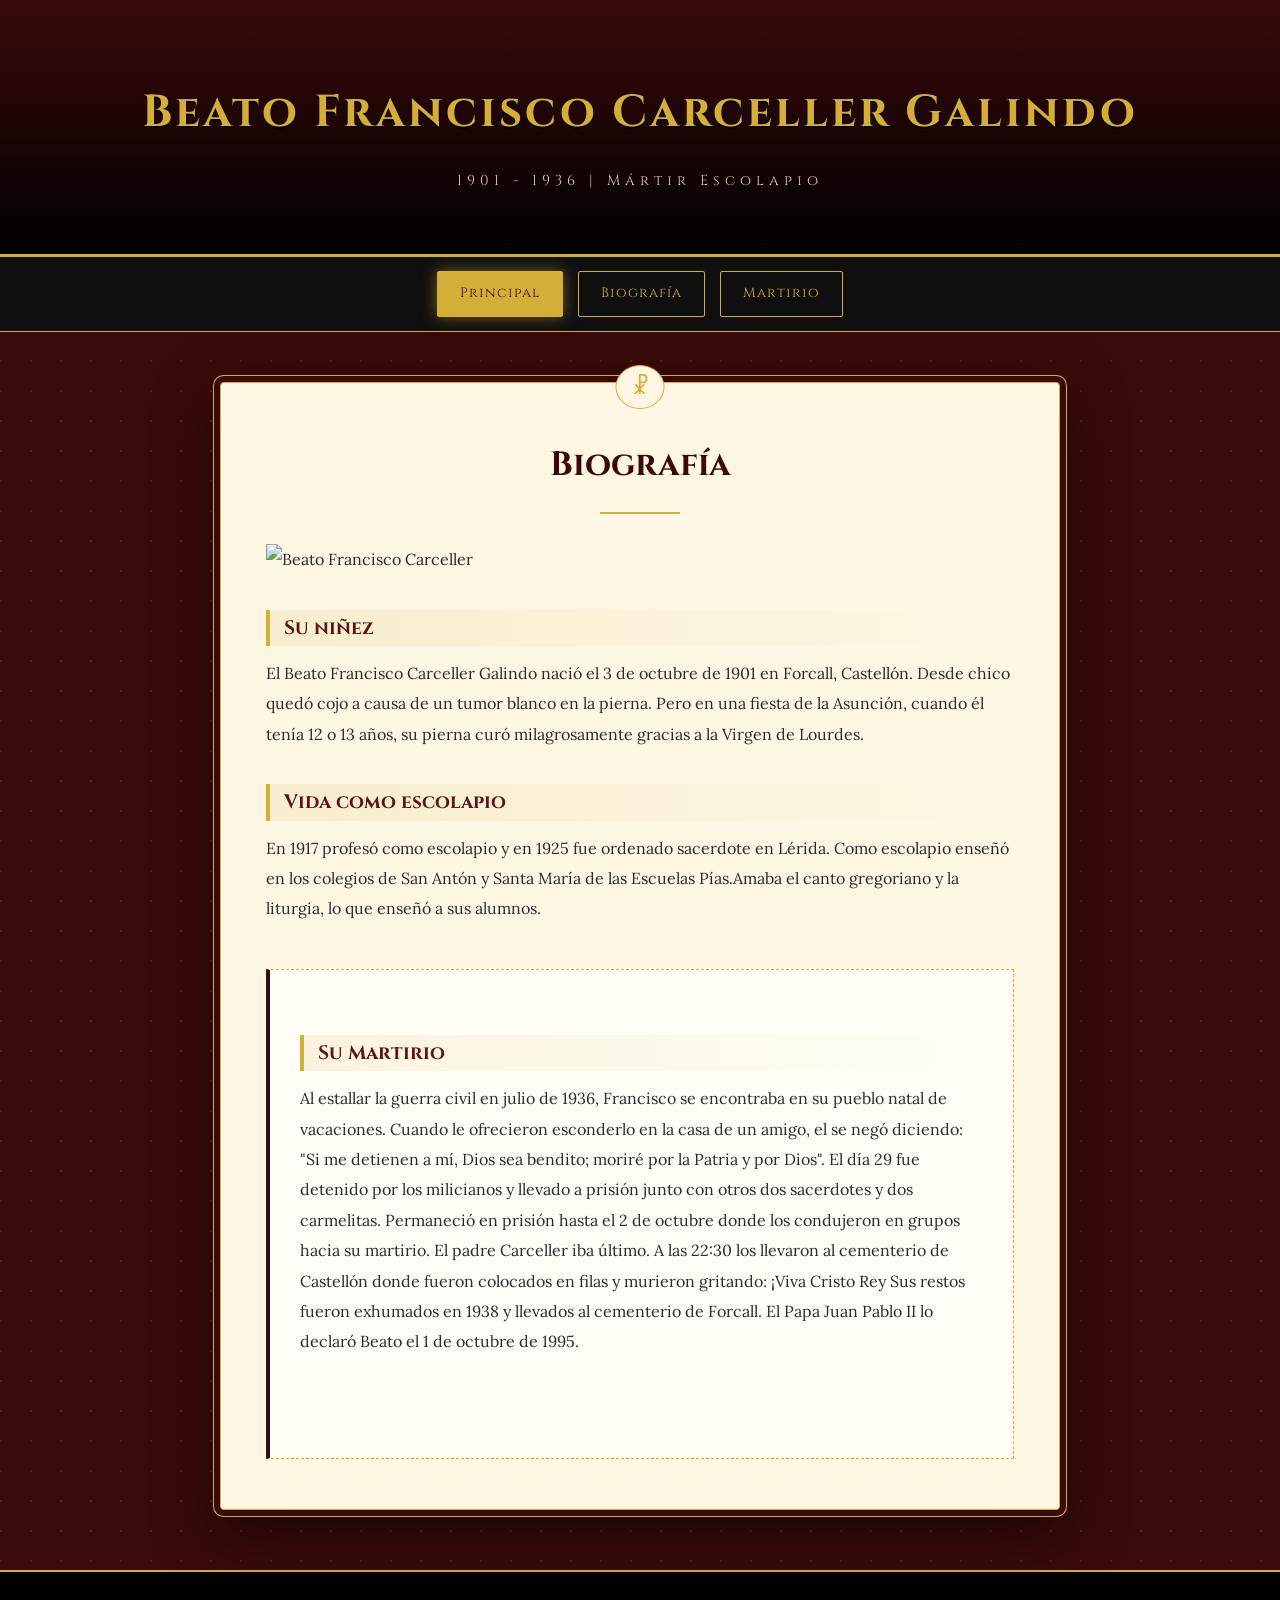
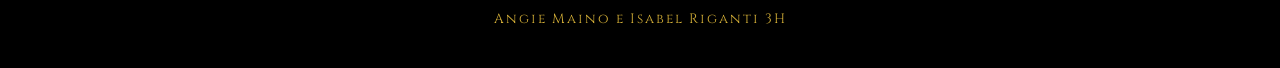
==== index.html @ 6c07d1e4 "Add files via upload" ====
<!DOCTYPE html>
<html lang="es">
<head>
    <meta charset="UTF-8">
    <meta name="viewport" content="width=device-width, initial-scale=1.0">
    <title>Beato Francisco Carceller | Página Principal</title>

    <link rel="stylesheet" href="../estilos.css">
    
</head>
<body>

    <header class="Encabezado">
        <h1>Beato Francisco Carceller Galindo</h1>
        <p>1901 - 1936 | Mártir Escolapio</p>
    </header>

    <nav class="Menu">
        <a href="index.html" class="boton activo">Principal</a>
        <a href="pages/biografia.html" class="boton">Biografía</a>
        <a href="#martirio" class="boton">Martirio</a>
    </nav>

    <main class="Principal">
        
        <section class="Presentacion">
            <article class="Biografia" id="biografia">
                <h2>Biografía</h2>
                <img src="img/Beato.jpg" alt=" Beato Francisco Carceller" alt="20%">
                
                <h3>Su niñez</h3>
                <p>El Beato Francisco Carceller Galindo nació el 3 de octubre de 1901 en Forcall, Castellón.
                     Desde chico quedó cojo a causa de un tumor blanco en la pierna. Pero en una fiesta de la Asunción,
                      cuando él tenía 12 o 13 años, su pierna curó milagrosamente gracias a la Virgen de Lourdes.</p>

                <h3>Vida como escolapio</h3>
                <p>En 1917 profesó como escolapio y en 1925 fue ordenado sacerdote en Lérida. Como escolapio enseñó en los colegios 
                    de San Antón y Santa María de las Escuelas Pías.Amaba el canto gregoriano y la liturgia, lo 
                     que enseñó a sus alumnos.</p>
            </article>

            <article class="Martirio" id="martirio">

                <h3>Su Martirio</h3>
                <p>Al estallar la guerra civil en julio de 1936, Francisco se encontraba en su pueblo natal de vacaciones. 
                    Cuando le ofrecieron esconderlo en la casa de un amigo, el se negó diciendo: "Si me detienen a mí, Dios 
                    sea bendito; moriré por la Patria y por Dios". 
                    El día 29 fue detenido por los milicianos y llevado a prisión junto con otros dos sacerdotes y dos carmelitas.
                    Permaneció en prisión hasta el 2 de octubre donde los condujeron en grupos hacia su martirio. El padre Carceller
                    iba último. A las 22:30 los llevaron al  cementerio de Castellón donde fueron colocados en filas y murieron 
                    gritando: ¡Viva Cristo Rey
                    Sus restos fueron exhumados en 1938 y llevados al cementerio de Forcall. El Papa Juan Pablo II lo declaró
                    Beato el 1 de octubre de 1995.</p>

                <video src="img/Cielo.mp4" alt="Beato Francisco entrando al cielo" width="18%">

            </article>
        </section>


    </main>

    <footer>
        <p> Angie Maino e Isabel Riganti 3H</p>
    </footer>

    <script src="js/script.js"></script>

</body>
</html>
---- estilos.css ----
@import url('https://fonts.googleapis.com/css2?family=Cinzel:wght@600;700&family=Lora:ital,wght@0,400;0,600;1,400&display=swap');

:root {
    --bordo: #3a0a0a;
    --bordo-claro: #5c1414;
    --dorado: #d4af37;
    --dorado-claro: #f3e5ab;
    --crema: #fdf6e3;
}

* { margin: 0; padding: 0; box-sizing: border-box; }

body {
    background-color: var(--bordo);
    background-image: 
        radial-gradient(circle at 1px 1px, rgba(212,175,55,0.15) 1px, transparent 0);
    background-size: 30px 30px;
    font-family: 'Lora', serif;
    color: #2b2b2b;
    line-height: 1.9;
}

/* HEADER BORDO */
.Encabezado {
    background: linear-gradient(180deg, var(--bordo) 0%, #000 100%);
    color: var(--dorado-claro);
    text-align: center;
    padding: 70px 20px 60px;
    border-bottom: 3px solid var(--dorado);
    box-shadow: 0 10px 30px rgba(0,0,0,0.5);
}

.Encabezado h1 {
    font-family: 'Cinzel', serif;
    font-size: 2.8rem;
    font-weight: 700;
    color: var(--dorado);
    letter-spacing: 3px;
    text-shadow: 0 2px 0 #000;
}

.Encabezado p {
    margin-top: 12px;
    font-family: 'Cinzel', serif;
    color: var(--dorado-claro);
    letter-spacing: 5px;
    font-size: 0.9rem;
    opacity: 0.9;
}

/* MENU DORADO */
.Menu {
    background: #0f0f0f;
    display: flex;
    justify-content: center;
    gap: 15px;
    padding: 14px;
    border-bottom: 1px solid var(--dorado);
    position: sticky;
    top: 0;
    z-index: 100;
}

.boton {
    text-decoration: none;
    font-family: 'Cinzel', serif;
    font-size: 0.85rem;
    color: var(--dorado);
    padding: 9px 22px;
    border: 1px solid var(--dorado);
    border-radius: 2px;
    transition: 0.3s;
    letter-spacing: 1px;
}

.boton:hover, .boton.activo {
    background: var(--dorado);
    color: var(--bordo);
    box-shadow: 0 0 15px rgba(212,175,55,0.5);
}

/* CONTENEDOR CREMA */
.Principal {
    max-width: 880px;
    margin: 50px auto;
    padding: 0 20px;
}

.Presentacion {
    background: var(--crema);
    padding: 50px 45px;
    border-radius: 4px;
    border: 1px solid var(--dorado);
    box-shadow: 
        0 0 0 6px var(--bordo),
        0 0 0 7px var(--dorado),
        0 20px 60px rgba(0,0,0,0.6);
    position: relative;
}

.Presentacion::before {
    content: "☧";
    position: absolute;
    top: -18px;
    left: 50%;
    transform: translateX(-50%);
    background: var(--crema);
    color: var(--dorado);
    font-size: 22px;
    padding: 0 15px;
    border: 1px solid var(--dorado);
    border-radius: 50%;
}

h2 {
    font-family: 'Cinzel', serif;
    color: var(--bordo);
    font-size: 2.1rem;
    text-align: center;
    margin-bottom: 10px;
}

h2::after {
    content: "";
    display: block;
    width: 80px;
    height: 2px;
    background: var(--dorado);
    margin: 15px auto 30px;
}

h3 {
    font-family: 'Cinzel', serif;
    color: var(--bordo-claro);
    margin: 35px 0 12px;
    font-size: 1.2rem;
    border-left: 4px solid var(--dorado);
    padding-left: 14px;
    background: linear-gradient(90deg, rgba(212,175,55,0.12), transparent);
}

/* FOTOS Y VIDEOS */
.foto-beato {
    display: block;
    width: 100%;
    max-width: 340px;
    margin: 30px auto;
    border: 4px solid var(--dorado);
    outline: 4px solid var(--bordo);
    outline-offset: -12px;
    box-shadow: 0 10px 30px rgba(0,0,0,0.3);
}

.video-beato {
    display: block;
    width: 100%;
    max-width: 640px;
    margin: 35px auto;
    border: 2px solid var(--dorado);
    box-shadow: 0 0 0 4px var(--bordo), 0 15px 35px rgba(0,0,0,0.4);
}

.Martirio {
    margin-top: 45px;
    padding: 30px;
    background: #fffdf5;
    border: 1px dashed var(--dorado);
    border-left: 4px solid var(--bordo);
}

/* FOOTER BORDO */
footer, .Pie {
    text-align: center;
    padding: 35px;
    margin-top: 60px;
    background: #000;
    color: var(--dorado);
    font-family: 'Cinzel', serif;
    font-size: 0.85rem;
    letter-spacing: 2px;
    border-top: 2px solid var(--dorado);
}

@media (max-width: 600px) {
    .Encabezado h1 { font-size: 1.9rem; letter-spacing: 1px; }
    .Presentacion { padding: 30px 22px; }
}
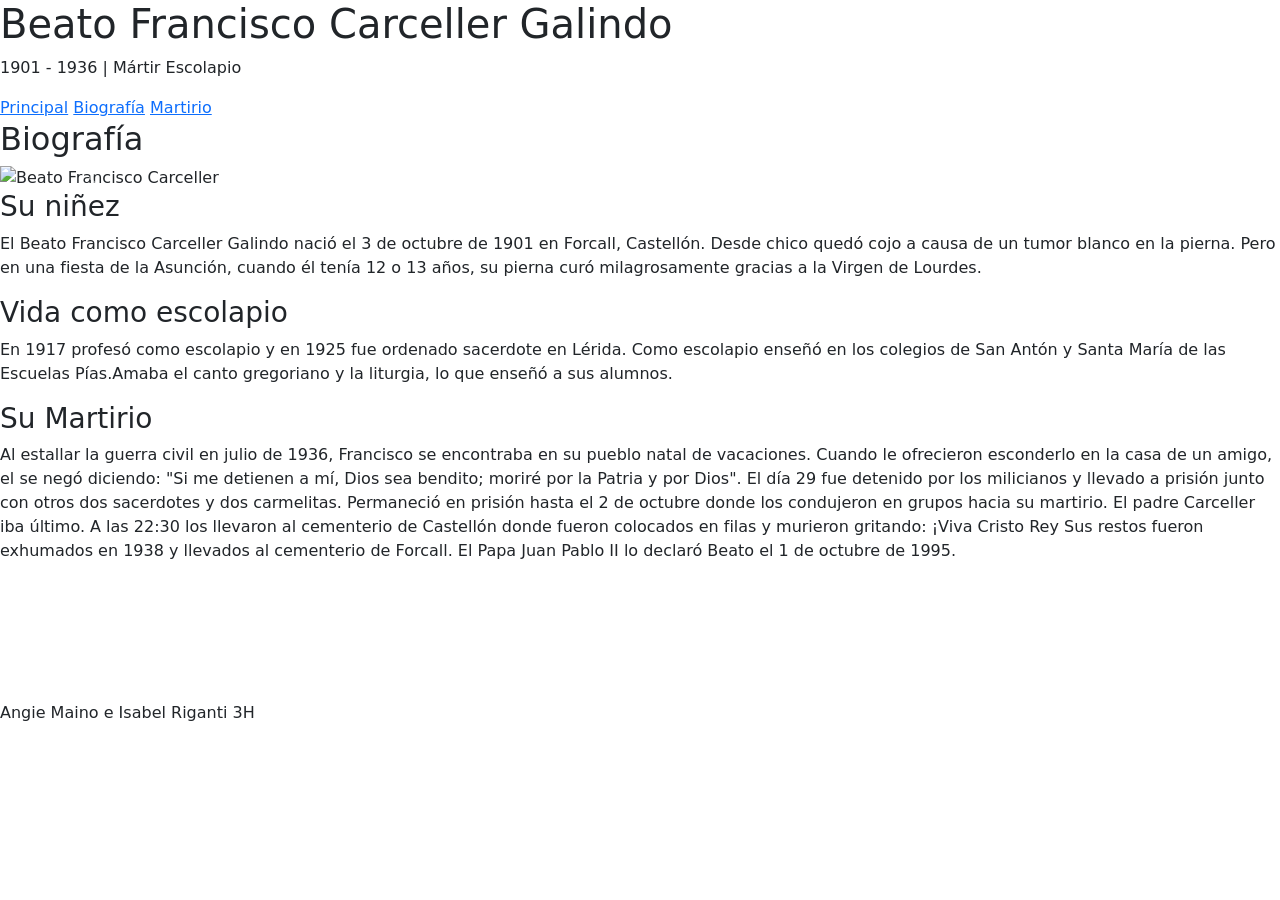
==== commit a6156f62: "Add files via upload" ====
--- a/index.html
+++ b/index.html
@@ -3,9 +3,11 @@
 <head>
     <meta charset="UTF-8">
     <meta name="viewport" content="width=device-width, initial-scale=1.0">
-    <title>Beato Francisco Carceller | Página Principal</title>
+    <title>Beato Francisco Carceller </title>
 
-    <link rel="stylesheet" href="../estilos.css">
+    <link rel="stylesheet" href="../CSS/estilos.css">
+    <link href="https://cdn.jsdelivr.net/npm/bootstrap@5.3.8/dist/css/bootstrap.min.css" rel="stylesheet" integrity="sha384-sRIl4kxILFvY47J16cr9ZwB07vP4J8+LH7qKQnuqkuIAvNWLzeN8tE5YBujZqJLB" crossorigin="anonymous">
+
     
 </head>
 <body>
@@ -26,7 +28,28 @@
         <section class="Presentacion">
             <article class="Biografia" id="biografia">
                 <h2>Biografía</h2>
-                <img src="img/Beato.jpg" alt=" Beato Francisco Carceller" alt="20%">
+                <!--PLantilla de bootstrap-->
+                <div id="carouselExampleFade" class="carousel slide carousel-fade">
+  <div class="carousel-inner">
+    <div class="carousel-item active">
+      <img src="./img/beato.jpg" class="d-block w-50" alt="Beato Francisco Carceller">
+    </div>
+    <div class="carousel-item">
+      <img src="./img/escolapios.jpeg" class="d-block w-50" alt="Beatos escolapios">
+    </div>
+    <div class="carousel-item">
+      <img src="./img/san anton.jpg" class="d-block w-50" alt="Colegio Escolapio de San Antón"> 
+    </div>
+  </div>
+  <button class="carousel-control-prev" type="button" data-bs-target="#carouselExampleFade" data-bs-slide="prev">
+    <span class="carousel-control-prev-icon" aria-hidden="true"></span>
+    <span class="visually-hidden">Previous</span>
+  </button>
+  <button class="carousel-control-next" type="button" data-bs-target="#carouselExampleFade" data-bs-slide="next">
+    <span class="carousel-control-next-icon" aria-hidden="true"></span>
+    <span class="visually-hidden">Next</span>
+  </button>
+</div>
                 
                 <h3>Su niñez</h3>
                 <p>El Beato Francisco Carceller Galindo nació el 3 de octubre de 1901 en Forcall, Castellón.
@@ -65,6 +88,7 @@
     </footer>
 
     <script src="js/script.js"></script>
+    <script src="https://cdn.jsdelivr.net/npm/bootstrap@5.3.8/dist/js/bootstrap.bundle.min.js" integrity="sha384-FKyoEForCGlyvwx9Hj09JcYn3nv7wiPVlz7YYwJrWVcXK/BmnVDxM+D2scQbITxI" crossorigin="anonymous"></script>
 
 </body>
 </html>
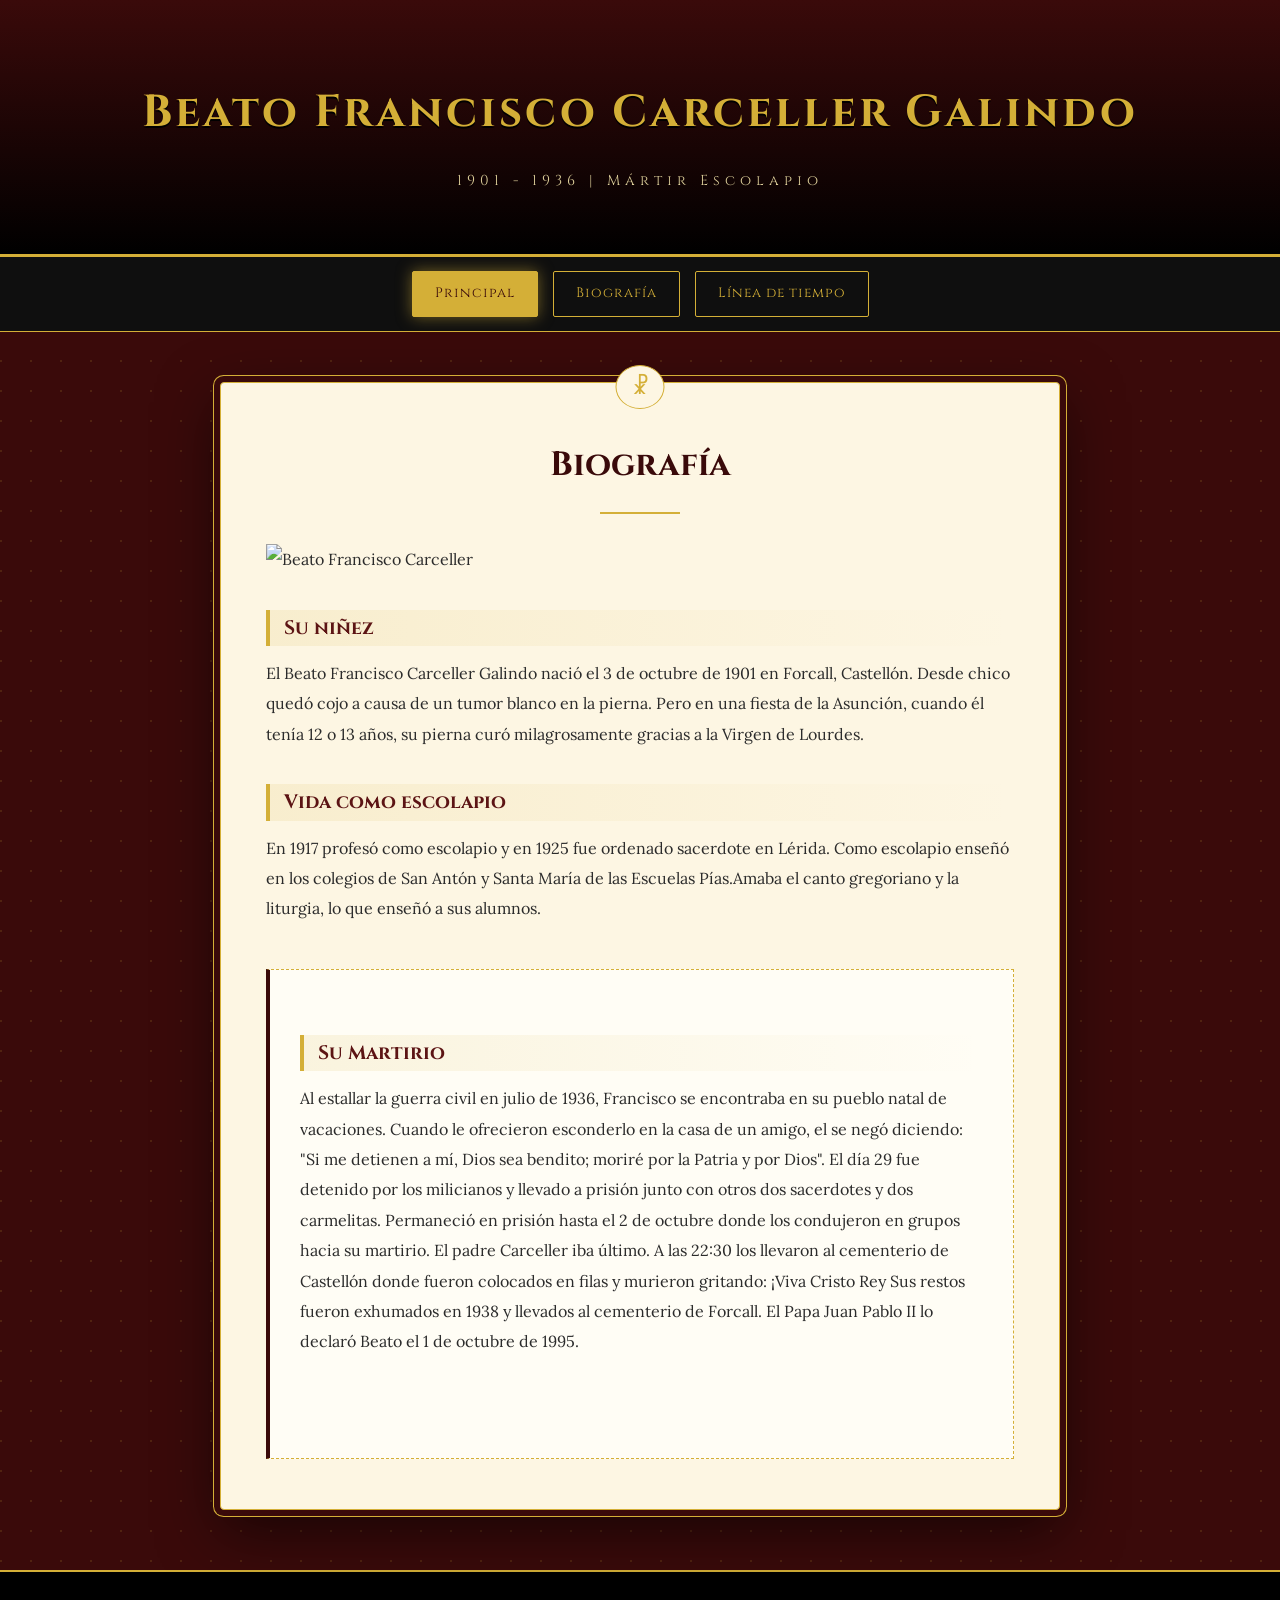
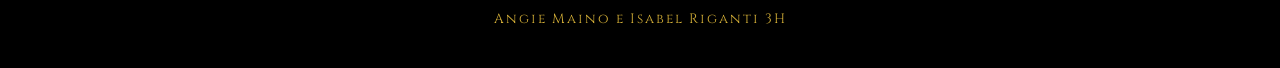
==== commit 191a5986: "Add files via upload" ====
--- a/index.html
+++ b/index.html
@@ -3,11 +3,9 @@
 <head>
     <meta charset="UTF-8">
     <meta name="viewport" content="width=device-width, initial-scale=1.0">
-    <title>Beato Francisco Carceller </title>
+    <title>Beato Francisco Carceller | Página Principal</title>
 
-    <link rel="stylesheet" href="../CSS/estilos.css">
-    <link href="https://cdn.jsdelivr.net/npm/bootstrap@5.3.8/dist/css/bootstrap.min.css" rel="stylesheet" integrity="sha384-sRIl4kxILFvY47J16cr9ZwB07vP4J8+LH7qKQnuqkuIAvNWLzeN8tE5YBujZqJLB" crossorigin="anonymous">
-
+    <link rel="stylesheet" href="../estilos.css">
     
 </head>
 <body>
@@ -20,7 +18,7 @@
     <nav class="Menu">
         <a href="index.html" class="boton activo">Principal</a>
         <a href="pages/biografia.html" class="boton">Biografía</a>
-        <a href="#martirio" class="boton">Martirio</a>
+        <a href="pages/linea-de-tiempo.html" class="boton">Línea de tiempo</a>
     </nav>
 
     <main class="Principal">
@@ -28,28 +26,7 @@
         <section class="Presentacion">
             <article class="Biografia" id="biografia">
                 <h2>Biografía</h2>
-                <!--PLantilla de bootstrap-->
-                <div id="carouselExampleFade" class="carousel slide carousel-fade">
-  <div class="carousel-inner">
-    <div class="carousel-item active">
-      <img src="./img/beato.jpg" class="d-block w-50" alt="Beato Francisco Carceller">
-    </div>
-    <div class="carousel-item">
-      <img src="./img/escolapios.jpeg" class="d-block w-50" alt="Beatos escolapios">
-    </div>
-    <div class="carousel-item">
-      <img src="./img/san anton.jpg" class="d-block w-50" alt="Colegio Escolapio de San Antón"> 
-    </div>
-  </div>
-  <button class="carousel-control-prev" type="button" data-bs-target="#carouselExampleFade" data-bs-slide="prev">
-    <span class="carousel-control-prev-icon" aria-hidden="true"></span>
-    <span class="visually-hidden">Previous</span>
-  </button>
-  <button class="carousel-control-next" type="button" data-bs-target="#carouselExampleFade" data-bs-slide="next">
-    <span class="carousel-control-next-icon" aria-hidden="true"></span>
-    <span class="visually-hidden">Next</span>
-  </button>
-</div>
+                <img src="img/Beato.jpg" alt=" Beato Francisco Carceller" alt="20%">
                 
                 <h3>Su niñez</h3>
                 <p>El Beato Francisco Carceller Galindo nació el 3 de octubre de 1901 en Forcall, Castellón.
@@ -88,7 +65,6 @@
     </footer>
 
     <script src="js/script.js"></script>
-    <script src="https://cdn.jsdelivr.net/npm/bootstrap@5.3.8/dist/js/bootstrap.bundle.min.js" integrity="sha384-FKyoEForCGlyvwx9Hj09JcYn3nv7wiPVlz7YYwJrWVcXK/BmnVDxM+D2scQbITxI" crossorigin="anonymous"></script>
 
 </body>
 </html>
--- a/estilos.css
+++ b/estilos.css
@@ -0,0 +1,188 @@
+@import url('https://fonts.googleapis.com/css2?family=Cinzel:wght@600;700&family=Lora:ital,wght@0,400;0,600;1,400&display=swap');
+
+:root {
+    --bordo: #3a0a0a;
+    --bordo-claro: #5c1414;
+    --dorado: #d4af37;
+    --dorado-claro: #f3e5ab;
+    --crema: #fdf6e3;
+}
+
+* { margin: 0; padding: 0; box-sizing: border-box; }
+
+body {
+    background-color: var(--bordo);
+    background-image: 
+        radial-gradient(circle at 1px 1px, rgba(212,175,55,0.15) 1px, transparent 0);
+    background-size: 30px 30px;
+    font-family: 'Lora', serif;
+    color: #2b2b2b;
+    line-height: 1.9;
+}
+
+/* HEADER BORDO */
+.Encabezado {
+    background: linear-gradient(180deg, var(--bordo) 0%, #000 100%);
+    color: var(--dorado-claro);
+    text-align: center;
+    padding: 70px 20px 60px;
+    border-bottom: 3px solid var(--dorado);
+    box-shadow: 0 10px 30px rgba(0,0,0,0.5);
+}
+
+.Encabezado h1 {
+    font-family: 'Cinzel', serif;
+    font-size: 2.8rem;
+    font-weight: 700;
+    color: var(--dorado);
+    letter-spacing: 3px;
+    text-shadow: 0 2px 0 #000;
+}
+
+.Encabezado p {
+    margin-top: 12px;
+    font-family: 'Cinzel', serif;
+    color: var(--dorado-claro);
+    letter-spacing: 5px;
+    font-size: 0.9rem;
+    opacity: 0.9;
+}
+
+/* MENU DORADO */
+.Menu {
+    background: #0f0f0f;
+    display: flex;
+    justify-content: center;
+    gap: 15px;
+    padding: 14px;
+    border-bottom: 1px solid var(--dorado);
+    position: sticky;
+    top: 0;
+    z-index: 100;
+}
+
+.boton {
+    text-decoration: none;
+    font-family: 'Cinzel', serif;
+    font-size: 0.85rem;
+    color: var(--dorado);
+    padding: 9px 22px;
+    border: 1px solid var(--dorado);
+    border-radius: 2px;
+    transition: 0.3s;
+    letter-spacing: 1px;
+}
+
+.boton:hover, .boton.activo {
+    background: var(--dorado);
+    color: var(--bordo);
+    box-shadow: 0 0 15px rgba(212,175,55,0.5);
+}
+
+/* CONTENEDOR CREMA */
+.Principal {
+    max-width: 880px;
+    margin: 50px auto;
+    padding: 0 20px;
+}
+
+.Presentacion {
+    background: var(--crema);
+    padding: 50px 45px;
+    border-radius: 4px;
+    border: 1px solid var(--dorado);
+    box-shadow: 
+        0 0 0 6px var(--bordo),
+        0 0 0 7px var(--dorado),
+        0 20px 60px rgba(0,0,0,0.6);
+    position: relative;
+}
+
+.Presentacion::before {
+    content: "☧";
+    position: absolute;
+    top: -18px;
+    left: 50%;
+    transform: translateX(-50%);
+    background: var(--crema);
+    color: var(--dorado);
+    font-size: 22px;
+    padding: 0 15px;
+    border: 1px solid var(--dorado);
+    border-radius: 50%;
+}
+
+h2 {
+    font-family: 'Cinzel', serif;
+    color: var(--bordo);
+    font-size: 2.1rem;
+    text-align: center;
+    margin-bottom: 10px;
+}
+
+h2::after {
+    content: "";
+    display: block;
+    width: 80px;
+    height: 2px;
+    background: var(--dorado);
+    margin: 15px auto 30px;
+}
+
+h3 {
+    font-family: 'Cinzel', serif;
+    color: var(--bordo-claro);
+    margin: 35px 0 12px;
+    font-size: 1.2rem;
+    border-left: 4px solid var(--dorado);
+    padding-left: 14px;
+    background: linear-gradient(90deg, rgba(212,175,55,0.12), transparent);
+}
+
+/* FOTOS Y VIDEOS */
+.foto-beato {
+    display: block;
+    width: 50%;
+    max-width: 340px;
+    margin: 30px auto;
+    border: 4px solid var(--dorado);
+    outline: 4px solid var(--bordo);
+    outline-offset: -12px;
+    box-shadow: 0 10px 30px rgba(0,0,0,0.3);
+    align-self: center;
+}
+
+.video-beato {
+    display: block;
+    width: 100%;
+    max-width: 640px;
+    margin: 35px auto;
+    border: 2px solid var(--dorado);
+    box-shadow: 0 0 0 4px var(--bordo), 0 15px 35px rgba(0,0,0,0.4);
+}
+
+.Martirio {
+    margin-top: 45px;
+    padding: 30px;
+    background: #fffdf5;
+    border: 1px dashed var(--dorado);
+    border-left: 4px solid var(--bordo);
+}
+
+/* FOOTER BORDO */
+footer, .Pie {
+    text-align: center;
+    padding: 35px;
+    margin-top: 60px;
+    background: #000;
+    color: var(--dorado);
+    font-family: 'Cinzel', serif;
+    font-size: 0.85rem;
+    letter-spacing: 2px;
+    border-top: 2px solid var(--dorado);
+}
+
+@media (max-width: 600px) {
+    .Encabezado h1 { font-size: 1.9rem; letter-spacing: 1px; }
+    .Presentacion { padding: 30px 22px; }
+}
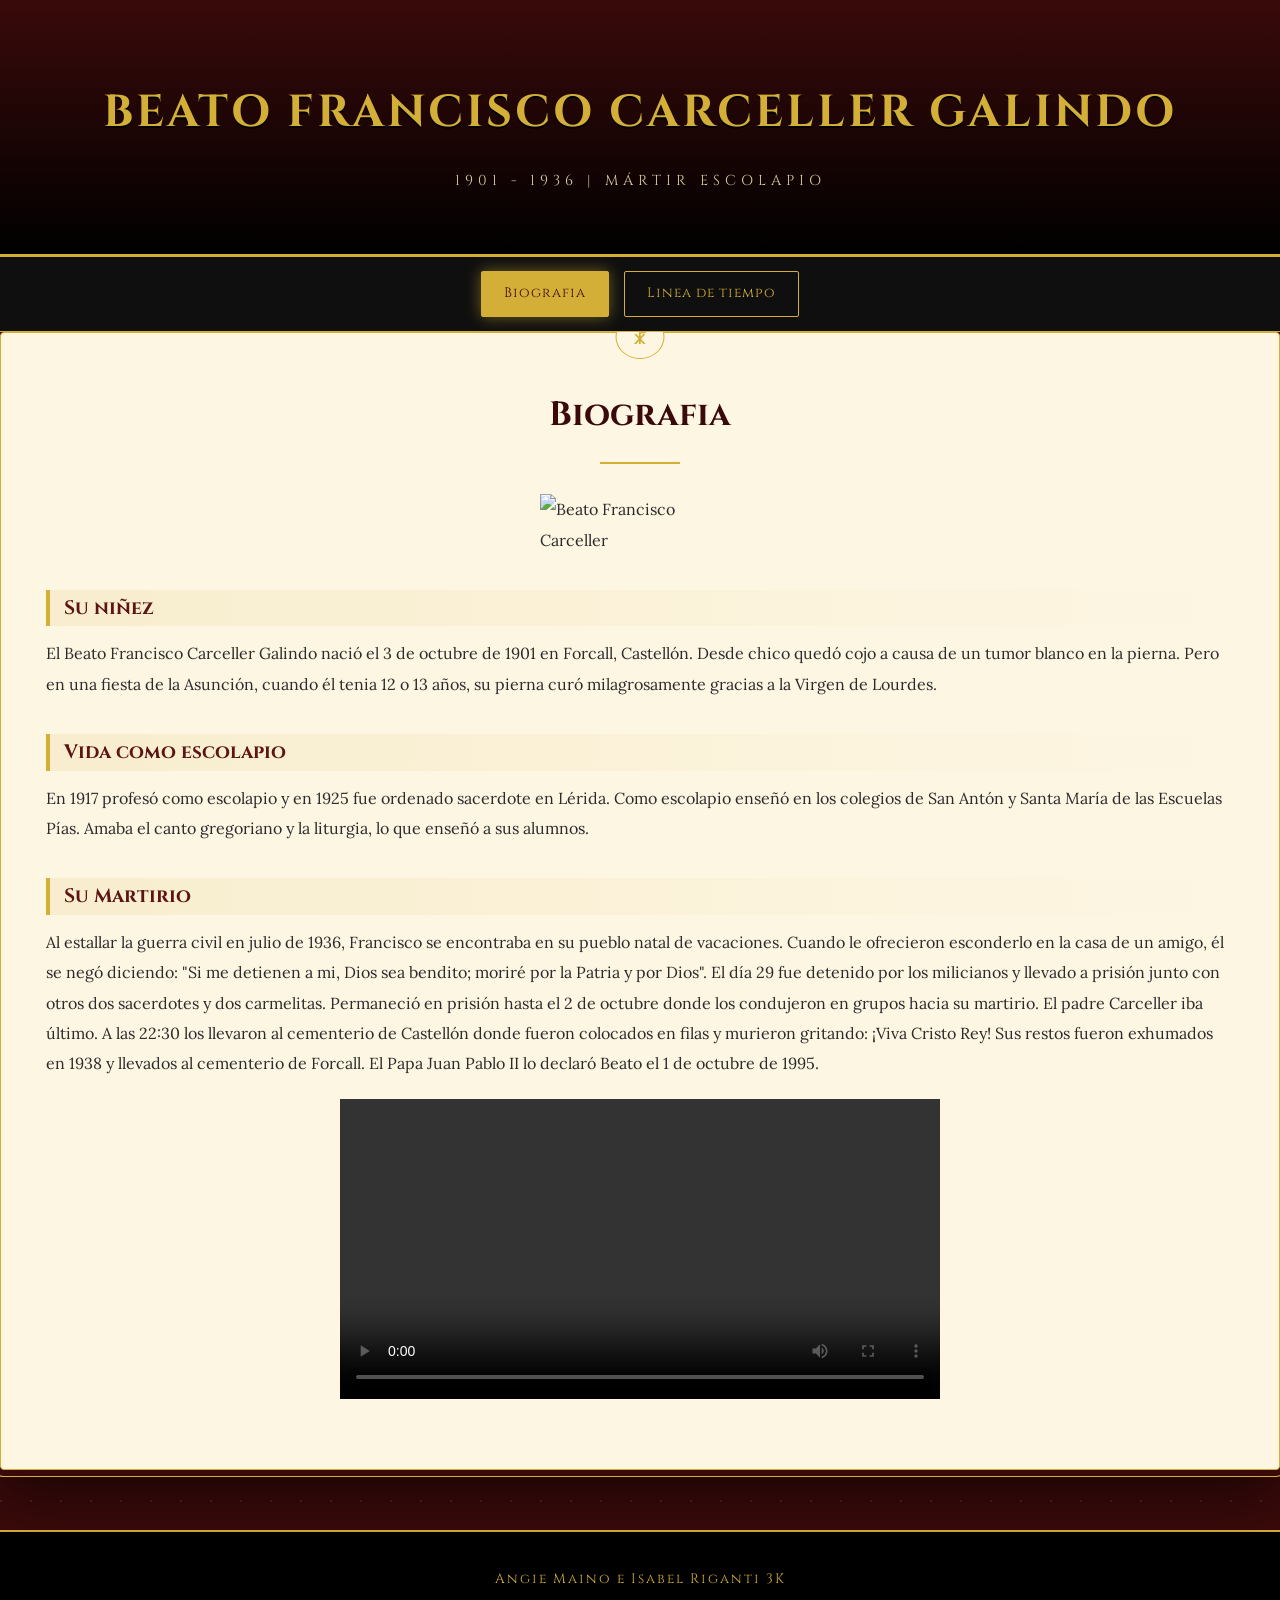
==== commit 3e9aff01: "Add files via upload" ====
--- a/index.html
+++ b/index.html
@@ -1,70 +1,52 @@
 <!DOCTYPE html>
 <html lang="es">
 <head>
-    <meta charset="UTF-8">
-    <meta name="viewport" content="width=device-width, initial-scale=1.0">
-    <title>Beato Francisco Carceller | Página Principal</title>
-
-    <link rel="stylesheet" href="../estilos.css">
-    
+  <meta charset="UTF-8">
+  <meta name="viewport" content="width=device-width, initial-scale=1.0">
+  <title>Beato Francisco Carceller Galindo</title>
+  <link rel="stylesheet" href="estilos.css">
 </head>
 <body>
+  <header class="Encabezado">
+    <h1>BEATO FRANCISCO CARCELLER GALINDO</h1>
+    <p>1901 - 1936 | MÁRTIR ESCOLAPIO</p>
+  </header>
 
-    <header class="Encabezado">
-        <h1>Beato Francisco Carceller Galindo</h1>
-        <p>1901 - 1936 | Mártir Escolapio</p>
-    </header>
+  <nav class="Menu">
+    <a href="index.html" class="boton activo">Biografia</a>
+    <a href="pages/linea-de-tiempo.html" class="boton">Linea de tiempo</a>
+  </nav>
 
-    <nav class="Menu">
-        <a href="index.html" class="boton activo">Principal</a>
-        <a href="pages/biografia.html" class="boton">Biografía</a>
-        <a href="pages/linea-de-tiempo.html" class="boton">Línea de tiempo</a>
-    </nav>
+  <main>
+    <section class="Presentacion">
+      <h2>Biografia</h2>
+      <img src="img/Beato.jpg" alt="Beato Francisco Carceller" style="display:block; margin: 20px auto; width:200px;">
+      
+      <h3>Su niñez</h3>
+      <p>El Beato Francisco Carceller Galindo nació el 3 de octubre de 1901 en Forcall, 
+        Castellón. Desde chico quedó cojo a causa de un tumor blanco en la pierna. Pero en 
+        una fiesta de la Asunción, cuando él tenia 12 o 13 años, su pierna curó milagrosamente 
+        gracias a la Virgen de Lourdes.</p>
+      
+      <h3>Vida como escolapio</h3>
+      <p>En 1917 profesó como escolapio y en 1925 fue ordenado sacerdote en Lérida. Como escolapio
+         enseñó en los colegios de San Antón y Santa María de las Escuelas Pías. Amaba el canto 
+         gregoriano y la liturgia, lo que enseñó a sus alumnos.</p>
 
-    <main class="Principal">
-        
-        <section class="Presentacion">
-            <article class="Biografia" id="biografia">
-                <h2>Biografía</h2>
-                <img src="img/Beato.jpg" alt=" Beato Francisco Carceller" alt="20%">
-                
-                <h3>Su niñez</h3>
-                <p>El Beato Francisco Carceller Galindo nació el 3 de octubre de 1901 en Forcall, Castellón.
-                     Desde chico quedó cojo a causa de un tumor blanco en la pierna. Pero en una fiesta de la Asunción,
-                      cuando él tenía 12 o 13 años, su pierna curó milagrosamente gracias a la Virgen de Lourdes.</p>
-
-                <h3>Vida como escolapio</h3>
-                <p>En 1917 profesó como escolapio y en 1925 fue ordenado sacerdote en Lérida. Como escolapio enseñó en los colegios 
-                    de San Antón y Santa María de las Escuelas Pías.Amaba el canto gregoriano y la liturgia, lo 
-                     que enseñó a sus alumnos.</p>
-            </article>
-
-            <article class="Martirio" id="martirio">
-
-                <h3>Su Martirio</h3>
-                <p>Al estallar la guerra civil en julio de 1936, Francisco se encontraba en su pueblo natal de vacaciones. 
-                    Cuando le ofrecieron esconderlo en la casa de un amigo, el se negó diciendo: "Si me detienen a mí, Dios 
-                    sea bendito; moriré por la Patria y por Dios". 
-                    El día 29 fue detenido por los milicianos y llevado a prisión junto con otros dos sacerdotes y dos carmelitas.
-                    Permaneció en prisión hasta el 2 de octubre donde los condujeron en grupos hacia su martirio. El padre Carceller
-                    iba último. A las 22:30 los llevaron al  cementerio de Castellón donde fueron colocados en filas y murieron 
-                    gritando: ¡Viva Cristo Rey
-                    Sus restos fueron exhumados en 1938 y llevados al cementerio de Forcall. El Papa Juan Pablo II lo declaró
-                    Beato el 1 de octubre de 1995.</p>
-
-                <video src="img/Cielo.mp4" alt="Beato Francisco entrando al cielo" width="18%">
-
-            </article>
-        </section>
-
-
-    </main>
-
-    <footer>
-        <p> Angie Maino e Isabel Riganti 3H</p>
-    </footer>
-
-    <script src="js/script.js"></script>
-
+      <h3>Su Martirio</h3>
+      <p>Al estallar la guerra civil en julio de 1936, Francisco se encontraba en su pueblo natal
+         de vacaciones. Cuando le ofrecieron esconderlo en la casa de un amigo, él se negó 
+         diciendo: "Si me detienen a mi, Dios sea bendito; moriré por la Patria y por Dios".
+          El día 29 fue detenido por los milicianos y llevado a prisión junto con otros dos sacerdotes 
+          y dos carmelitas. Permaneció en prisión hasta el 2 de octubre donde los condujeron en grupos 
+          hacia su martirio. El padre Carceller iba último. A las 22:30 los llevaron al cementerio de 
+          Castellón donde fueron colocados en filas y murieron gritando: ¡Viva Cristo Rey! Sus restos 
+          fueron exhumados en 1938 y llevados al cementerio de Forcall. El Papa Juan Pablo II lo declaró 
+          Beato el 1 de octubre de 1995.</p>
+      
+      <video src="img/Cielo.mp4" controls width="100%" style="max-width:600px; display:block; margin:20px auto;"></video>
+    </section>
+  </main>
+  <footer><p>Angie Maino e Isabel Riganti 3K</p></footer>
 </body>
-</html>
+</html>
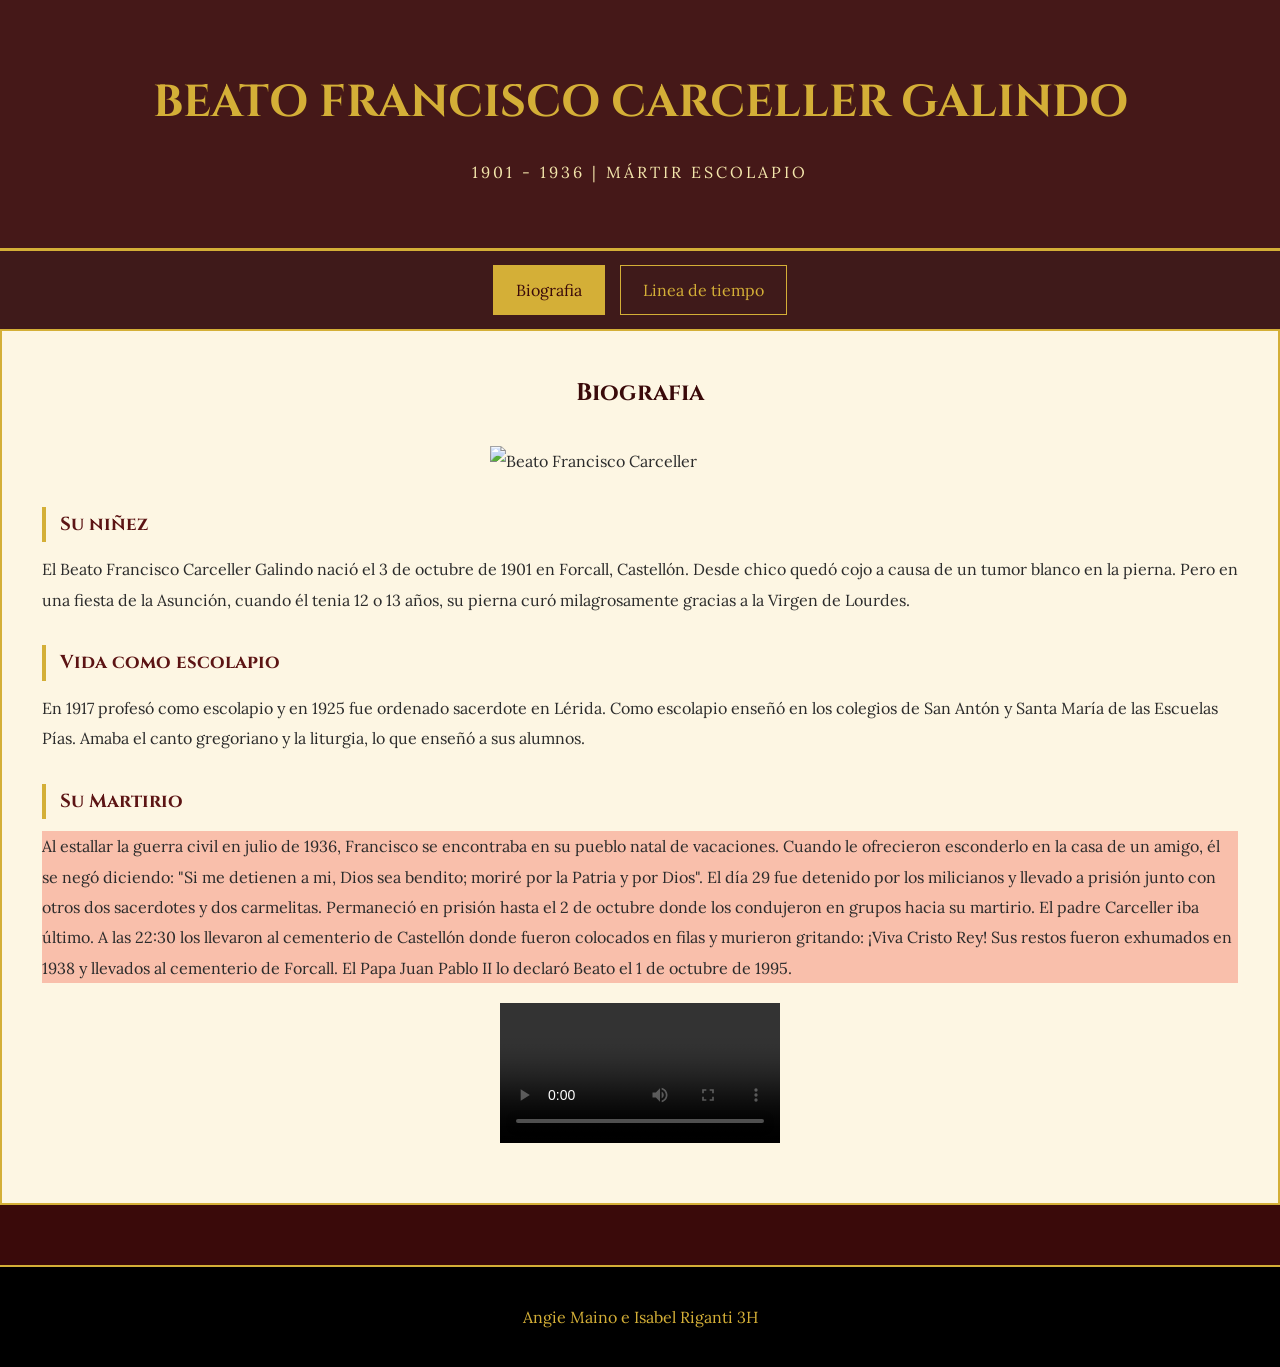
==== commit 9152782f: "Add files via upload" ====
--- a/index.html
+++ b/index.html
@@ -20,21 +20,21 @@
   <main>
     <section class="Presentacion">
       <h2>Biografia</h2>
-      <img src="img/Beato.jpg" alt="Beato Francisco Carceller" style="display:block; margin: 20px auto; width:200px;">
+      <img src="img/Beato.jpg" alt="Beato Francisco Carceller" style="display:block; margin: 20px auto; width:300px;">
       
       <h3>Su niñez</h3>
-      <p>El Beato Francisco Carceller Galindo nació el 3 de octubre de 1901 en Forcall, 
+      <p Id="p1">El Beato Francisco Carceller Galindo nació el 3 de octubre de 1901 en Forcall, 
         Castellón. Desde chico quedó cojo a causa de un tumor blanco en la pierna. Pero en 
         una fiesta de la Asunción, cuando él tenia 12 o 13 años, su pierna curó milagrosamente 
         gracias a la Virgen de Lourdes.</p>
       
       <h3>Vida como escolapio</h3>
-      <p>En 1917 profesó como escolapio y en 1925 fue ordenado sacerdote en Lérida. Como escolapio
+      <p id="p2">En 1917 profesó como escolapio y en 1925 fue ordenado sacerdote en Lérida. Como escolapio
          enseñó en los colegios de San Antón y Santa María de las Escuelas Pías. Amaba el canto 
          gregoriano y la liturgia, lo que enseñó a sus alumnos.</p>
 
       <h3>Su Martirio</h3>
-      <p>Al estallar la guerra civil en julio de 1936, Francisco se encontraba en su pueblo natal
+      <p id="p3">Al estallar la guerra civil en julio de 1936, Francisco se encontraba en su pueblo natal
          de vacaciones. Cuando le ofrecieron esconderlo en la casa de un amigo, él se negó 
          diciendo: "Si me detienen a mi, Dios sea bendito; moriré por la Patria y por Dios".
           El día 29 fue detenido por los milicianos y llevado a prisión junto con otros dos sacerdotes 
@@ -44,9 +44,9 @@
           fueron exhumados en 1938 y llevados al cementerio de Forcall. El Papa Juan Pablo II lo declaró 
           Beato el 1 de octubre de 1995.</p>
       
-      <video src="img/Cielo.mp4" controls width="100%" style="max-width:600px; display:block; margin:20px auto;"></video>
+      <video src="img/Cielo.mp4" controls width="100%" style="max-width: 280px; display: block; margin:20px auto;"></video>
     </section>
   </main>
-  <footer><p>Angie Maino e Isabel Riganti 3K</p></footer>
+  <footer><p>Angie Maino e Isabel Riganti 3H</p></footer>
 </body>
 </html>
--- a/estilos.css
+++ b/estilos.css
@@ -8,78 +8,60 @@
     --crema: #fdf6e3;
 }
 
-* { margin: 0; padding: 0; box-sizing: border-box; }
+* {
+    margin: 0;
+    padding: 0;
+    box-sizing: border-box;
+}
 
 body {
-    background-color: var(--bordo);
-    background-image: 
-        radial-gradient(circle at 1px 1px, rgba(212,175,55,0.15) 1px, transparent 0);
-    background-size: 30px 30px;
+    background: var(--bordo);
     font-family: 'Lora', serif;
     color: #2b2b2b;
     line-height: 1.9;
 }
 
-/* HEADER BORDO */
 .Encabezado {
-    background: linear-gradient(180deg, var(--bordo) 0%, #000 100%);
+    background: #451818;
     color: var(--dorado-claro);
     text-align: center;
-    padding: 70px 20px 60px;
+    padding: 60px 20px;
     border-bottom: 3px solid var(--dorado);
-    box-shadow: 0 10px 30px rgba(0,0,0,0.5);
 }
 
 .Encabezado h1 {
     font-family: 'Cinzel', serif;
+    color: var(--dorado);
     font-size: 2.8rem;
-    font-weight: 700;
-    color: var(--dorado);
-    letter-spacing: 3px;
-    text-shadow: 0 2px 0 #000;
 }
 
 .Encabezado p {
     margin-top: 12px;
-    font-family: 'Cinzel', serif;
-    color: var(--dorado-claro);
-    letter-spacing: 5px;
-    font-size: 0.9rem;
-    opacity: 0.9;
+    letter-spacing: 3px;
 }
 
-/* MENU DORADO */
 .Menu {
-    background: #0f0f0f;
+    background: #3f1a1a;
     display: flex;
     justify-content: center;
     gap: 15px;
     padding: 14px;
-    border-bottom: 1px solid var(--dorado);
     position: sticky;
     top: 0;
-    z-index: 100;
 }
 
 .boton {
+    color: var(--dorado);
     text-decoration: none;
-    font-family: 'Cinzel', serif;
-    font-size: 0.85rem;
-    color: var(--dorado);
     padding: 9px 22px;
     border: 1px solid var(--dorado);
-    border-radius: 2px;
-    transition: 0.3s;
-    letter-spacing: 1px;
 }
 
 .boton:hover, .boton.activo {
     background: var(--dorado);
     color: var(--bordo);
-    box-shadow: 0 0 15px rgba(212,175,55,0.5);
 }
 
-/* CONTENEDOR CREMA */
 .Principal {
     max-width: 880px;
     margin: 50px auto;
@@ -88,98 +70,60 @@
 
 .Presentacion {
     background: var(--crema);
-    padding: 50px 45px;
-    border-radius: 4px;
-    border: 1px solid var(--dorado);
-    box-shadow: 
-        0 0 0 6px var(--bordo),
-        0 0 0 7px var(--dorado),
-        0 20px 60px rgba(0,0,0,0.6);
-    position: relative;
-}
-
-.Presentacion::before {
-    content: "☧";
-    position: absolute;
-    top: -18px;
-    left: 50%;
-    transform: translateX(-50%);
-    background: var(--crema);
-    color: var(--dorado);
-    font-size: 22px;
-    padding: 0 15px;
-    border: 1px solid var(--dorado);
-    border-radius: 50%;
+    padding: 40px;
+    border: 2px solid var(--dorado);
 }
 
 h2 {
     font-family: 'Cinzel', serif;
     color: var(--bordo);
-    font-size: 2.1rem;
     text-align: center;
-    margin-bottom: 10px;
-}
-
-h2::after {
-    content: "";
-    display: block;
-    width: 80px;
-    height: 2px;
-    background: var(--dorado);
-    margin: 15px auto 30px;
+    margin-bottom: 30px;
 }
 
 h3 {
     font-family: 'Cinzel', serif;
     color: var(--bordo-claro);
-    margin: 35px 0 12px;
-    font-size: 1.2rem;
+    margin: 30px 0 12px;
     border-left: 4px solid var(--dorado);
     padding-left: 14px;
-    background: linear-gradient(90deg, rgba(212,175,55,0.12), transparent);
 }
 
-/* FOTOS Y VIDEOS */
 .foto-beato {
     display: block;
-    width: 50%;
-    max-width: 340px;
+    width: 100%;
+    max-width: 600px;
     margin: 30px auto;
     border: 4px solid var(--dorado);
-    outline: 4px solid var(--bordo);
-    outline-offset: -12px;
-    box-shadow: 0 10px 30px rgba(0,0,0,0.3);
-    align-self: center;
 }
 
 .video-beato {
     display: block;
     width: 100%;
-    max-width: 640px;
+    max-width: 250px;
     margin: 35px auto;
     border: 2px solid var(--dorado);
-    box-shadow: 0 0 0 4px var(--bordo), 0 15px 35px rgba(0,0,0,0.4);
 }
 
 .Martirio {
-    margin-top: 45px;
+    margin-top: 40px;
     padding: 30px;
     background: #fffdf5;
-    border: 1px dashed var(--dorado);
     border-left: 4px solid var(--bordo);
 }
 
-/* FOOTER BORDO */
 footer, .Pie {
     text-align: center;
     padding: 35px;
     margin-top: 60px;
     background: #000;
     color: var(--dorado);
-    font-family: 'Cinzel', serif;
-    font-size: 0.85rem;
-    letter-spacing: 2px;
     border-top: 2px solid var(--dorado);
+}
+
+#p3{
+    background-color: rgb(249, 191, 171);
+    margin-top: auto;
 }
 
 @media (max-width: 600px) {
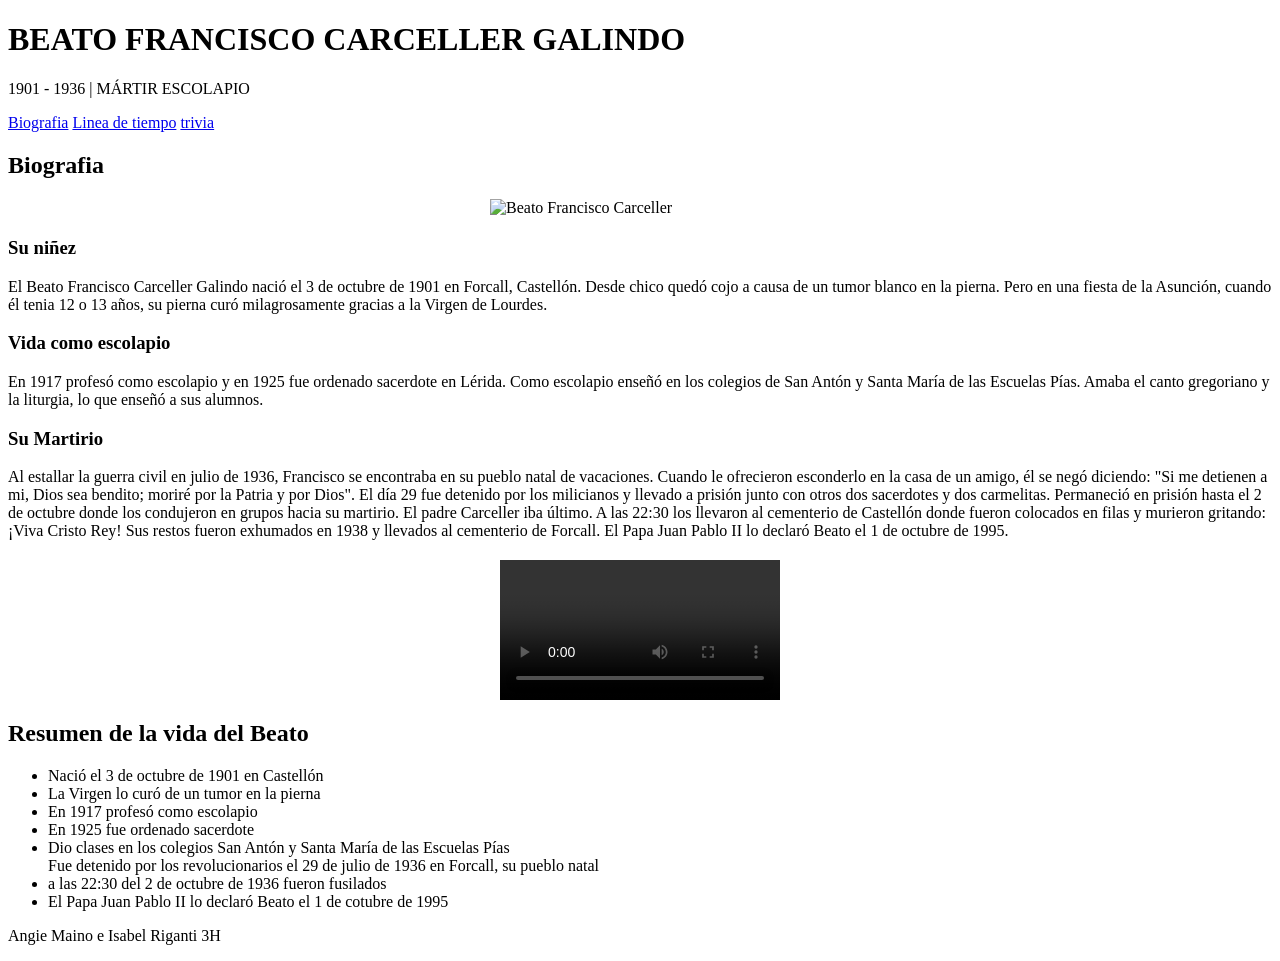
==== commit 38785b78: "Add files via upload" ====
--- a/index.html
+++ b/index.html
@@ -15,6 +15,7 @@
   <nav class="Menu">
     <a href="index.html" class="boton activo">Biografia</a>
     <a href="pages/linea-de-tiempo.html" class="boton">Linea de tiempo</a>
+    <a href="pages/preguntas.html" class="boton">trivia</a>
   </nav>
 
   <main>
@@ -44,9 +45,24 @@
           fueron exhumados en 1938 y llevados al cementerio de Forcall. El Papa Juan Pablo II lo declaró 
           Beato el 1 de octubre de 1995.</p>
       
-      <video src="img/Cielo.mp4" controls width="100%" style="max-width: 280px; display: block; margin:20px auto;"></video>
+      <video src="img/Cielo.jpg" controls width="100%" style="max-width: 280px; display: block; margin:20px auto;"></video>
+
+      <h1> Resumen de la vida del Beato</h1>
+      <ul>
+        <li>Nació el 3 de octubre de 1901 en Castellón</li>
+        <li>La Virgen lo curó de un tumor en la pierna</li>
+        <li>En 1917 profesó como escolapio</li>
+        <li> En 1925 fue ordenado sacerdote</li>
+        <li> Dio clases en los colegios San Antón y Santa María de las Escuelas Pías </li>
+        <l>Fue detenido por los revolucionarios el 29 de julio de 1936 en Forcall, su pueblo natal</l>
+        <li>a las 22:30 del 2 de octubre de 1936 fueron fusilados</li>
+        <li>El Papa Juan Pablo II lo declaró Beato el 1 de cotubre de 1995 </li>
+      </ul>
     </section>
   </main>
   <footer><p>Angie Maino e Isabel Riganti 3H</p></footer>
+
+  <script src="../js/script.js"></script>
+  
 </body>
 </html>
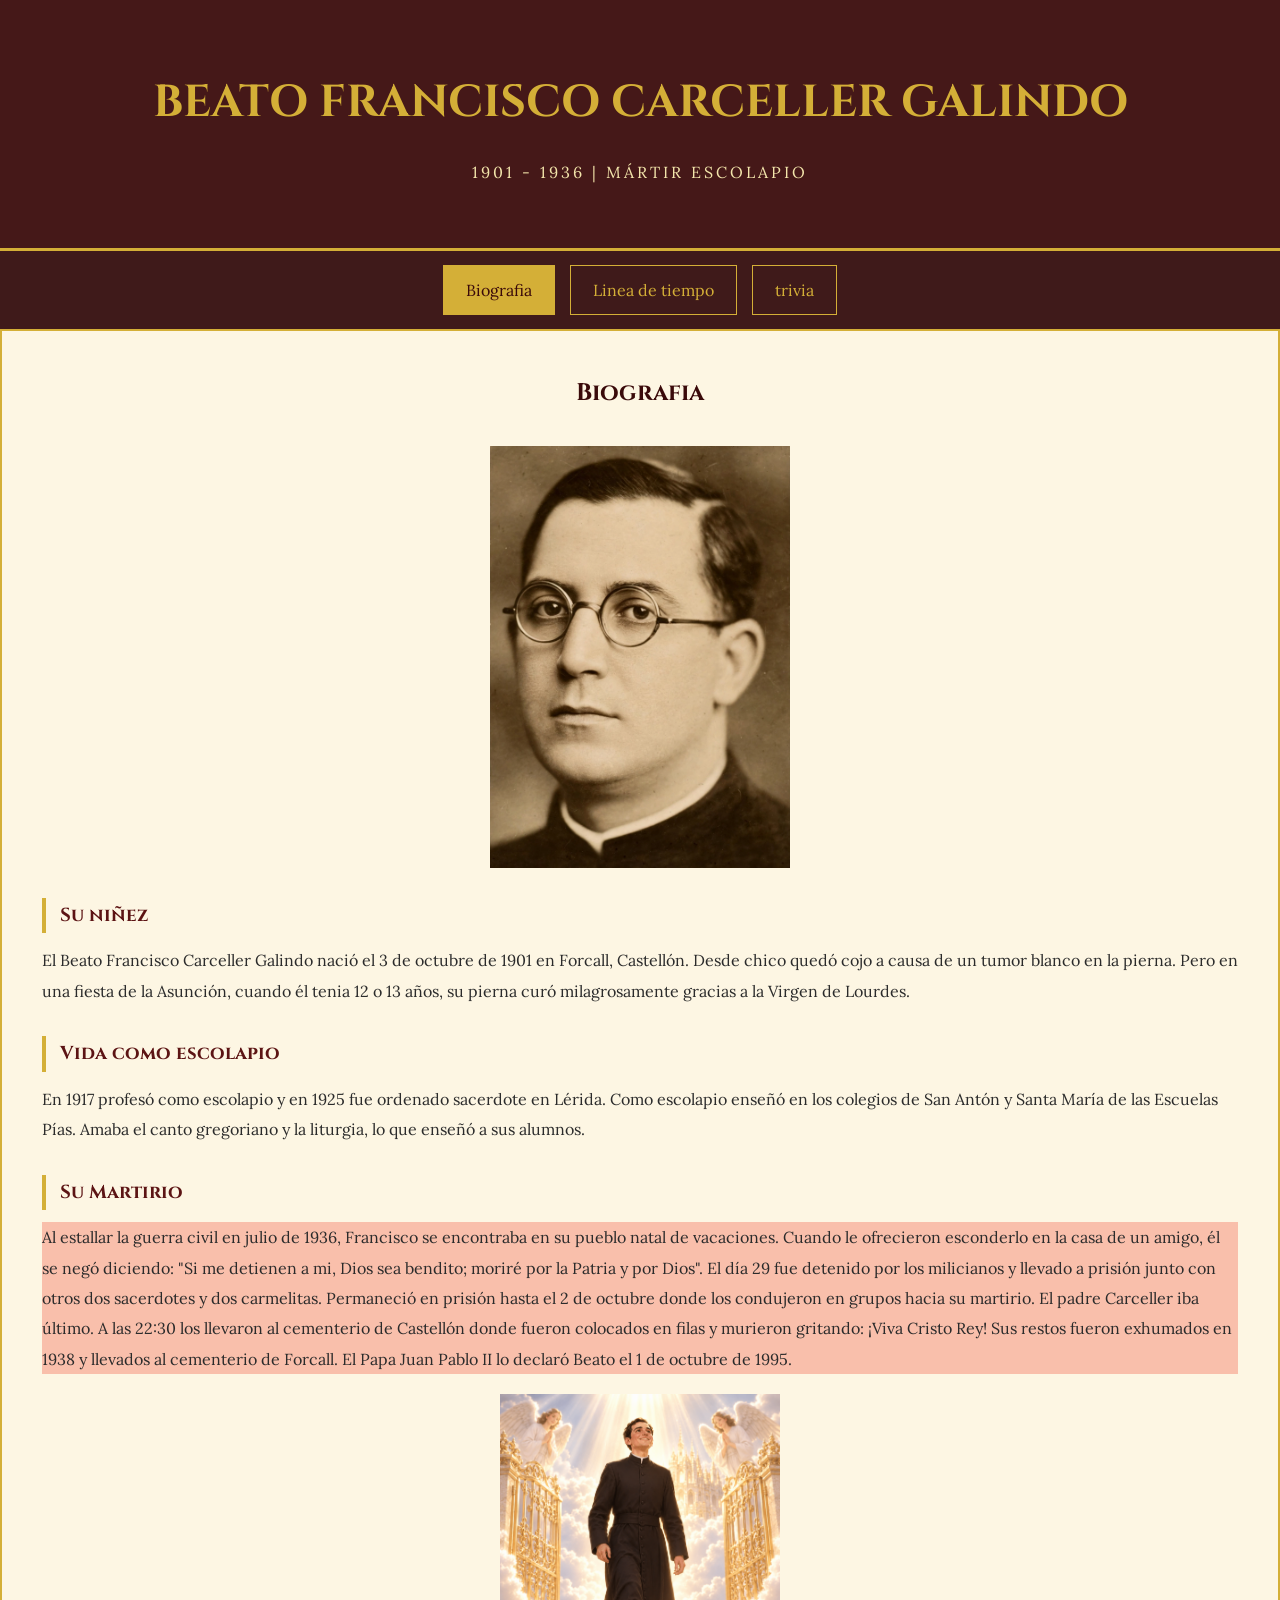
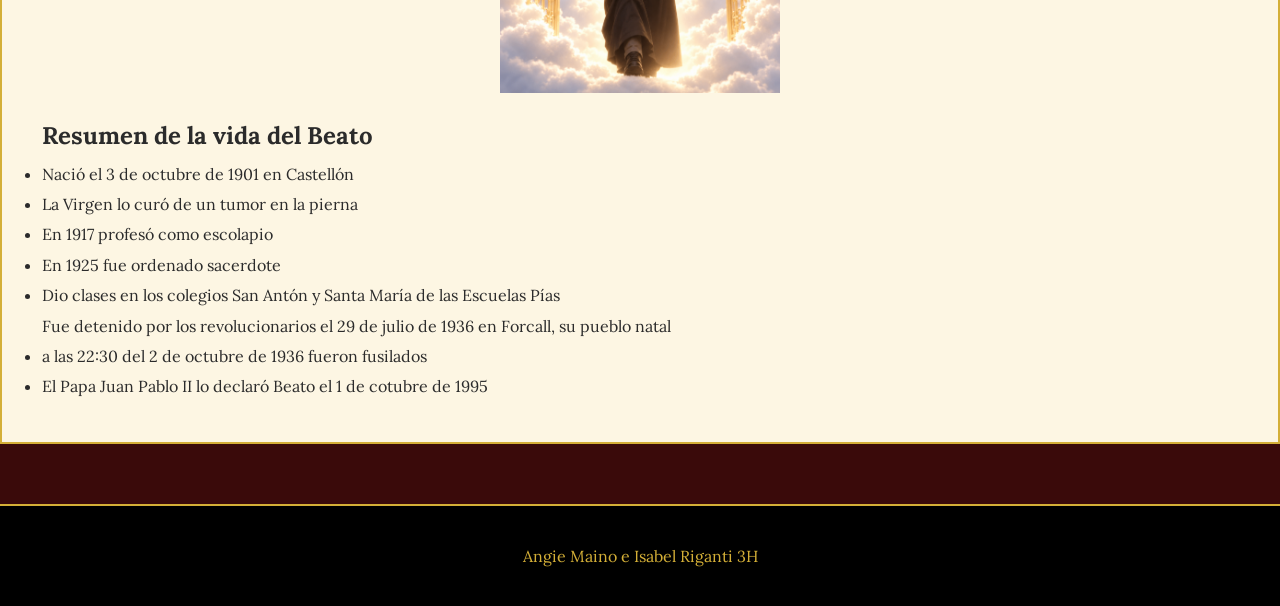
==== commit fb3532fd: "Add files via upload" ====
--- a/index.html
+++ b/index.html
@@ -45,7 +45,7 @@
           fueron exhumados en 1938 y llevados al cementerio de Forcall. El Papa Juan Pablo II lo declaró 
           Beato el 1 de octubre de 1995.</p>
       
-      <video src="img/Cielo.jpg" controls width="100%" style="max-width: 280px; display: block; margin:20px auto;"></video>
+      <img src="img/Cielo.jpg" controls width="100%" style="max-width: 280px; display: block; margin:20px auto;"></img>
 
       <h1> Resumen de la vida del Beato</h1>
       <ul>
--- a/estilos.css
+++ b/estilos.css
@@ -0,0 +1,132 @@
+@import url('https://fonts.googleapis.com/css2?family=Cinzel:wght@600;700&family=Lora:ital,wght@0,400;0,600;1,400&display=swap');
+
+:root {
+    --bordo: #3a0a0a;
+    --bordo-claro: #5c1414;
+    --dorado: #d4af37;
+    --dorado-claro: #f3e5ab;
+    --crema: #fdf6e3;
+}
+
+* {
+    margin: 0;
+    padding: 0;
+    box-sizing: border-box;
+}
+
+body {
+    background: var(--bordo);
+    font-family: 'Lora', serif;
+    color: #2b2b2b;
+    line-height: 1.9;
+}
+
+.Encabezado {
+    background: #451818;
+    color: var(--dorado-claro);
+    text-align: center;
+    padding: 60px 20px;
+    border-bottom: 3px solid var(--dorado);
+}
+
+.Encabezado h1 {
+    font-family: 'Cinzel', serif;
+    color: var(--dorado);
+    font-size: 2.8rem;
+}
+
+.Encabezado p {
+    margin-top: 12px;
+    letter-spacing: 3px;
+}
+
+.Menu {
+    background: #3f1a1a;
+    display: flex;
+    justify-content: center;
+    gap: 15px;
+    padding: 14px;
+    position: sticky;
+    top: 0;
+}
+
+.boton {
+    color: var(--dorado);
+    text-decoration: none;
+    padding: 9px 22px;
+    border: 1px solid var(--dorado);
+}
+
+.boton:hover, .boton.activo {
+    background: var(--dorado);
+    color: var(--bordo);
+}
+
+.Principal {
+    max-width: 880px;
+    margin: 50px auto;
+    padding: 0 20px;
+}
+
+.Presentacion {
+    background: var(--crema);
+    padding: 40px;
+    border: 2px solid var(--dorado);
+}
+
+h2 {
+    font-family: 'Cinzel', serif;
+    color: var(--bordo);
+    text-align: center;
+    margin-bottom: 30px;
+}
+
+h3 {
+    font-family: 'Cinzel', serif;
+    color: var(--bordo-claro);
+    margin: 30px 0 12px;
+    border-left: 4px solid var(--dorado);
+    padding-left: 14px;
+}
+
+.foto-beato {
+    display: block;
+    width: 100%;
+    max-width: 600px;
+    margin: 30px auto;
+    border: 4px solid var(--dorado);
+}
+
+.video-beato {
+    display: block;
+    width: 100%;
+    max-width: 250px;
+    margin: 35px auto;
+    border: 2px solid var(--dorado);
+}
+
+.Martirio {
+    margin-top: 40px;
+    padding: 30px;
+    background: #fffdf5;
+    border-left: 4px solid var(--bordo);
+}
+
+footer, .Pie {
+    text-align: center;
+    padding: 35px;
+    margin-top: 60px;
+    background: #000;
+    color: var(--dorado);
+    border-top: 2px solid var(--dorado);
+}
+
+#p3{
+    background-color: rgb(249, 191, 171);
+    margin-top: auto;
+}
+
+@media (max-width: 600px) {
+    .Encabezado h1 { font-size: 1.9rem; letter-spacing: 1px; }
+    .Presentacion { padding: 30px 22px; }
+}
